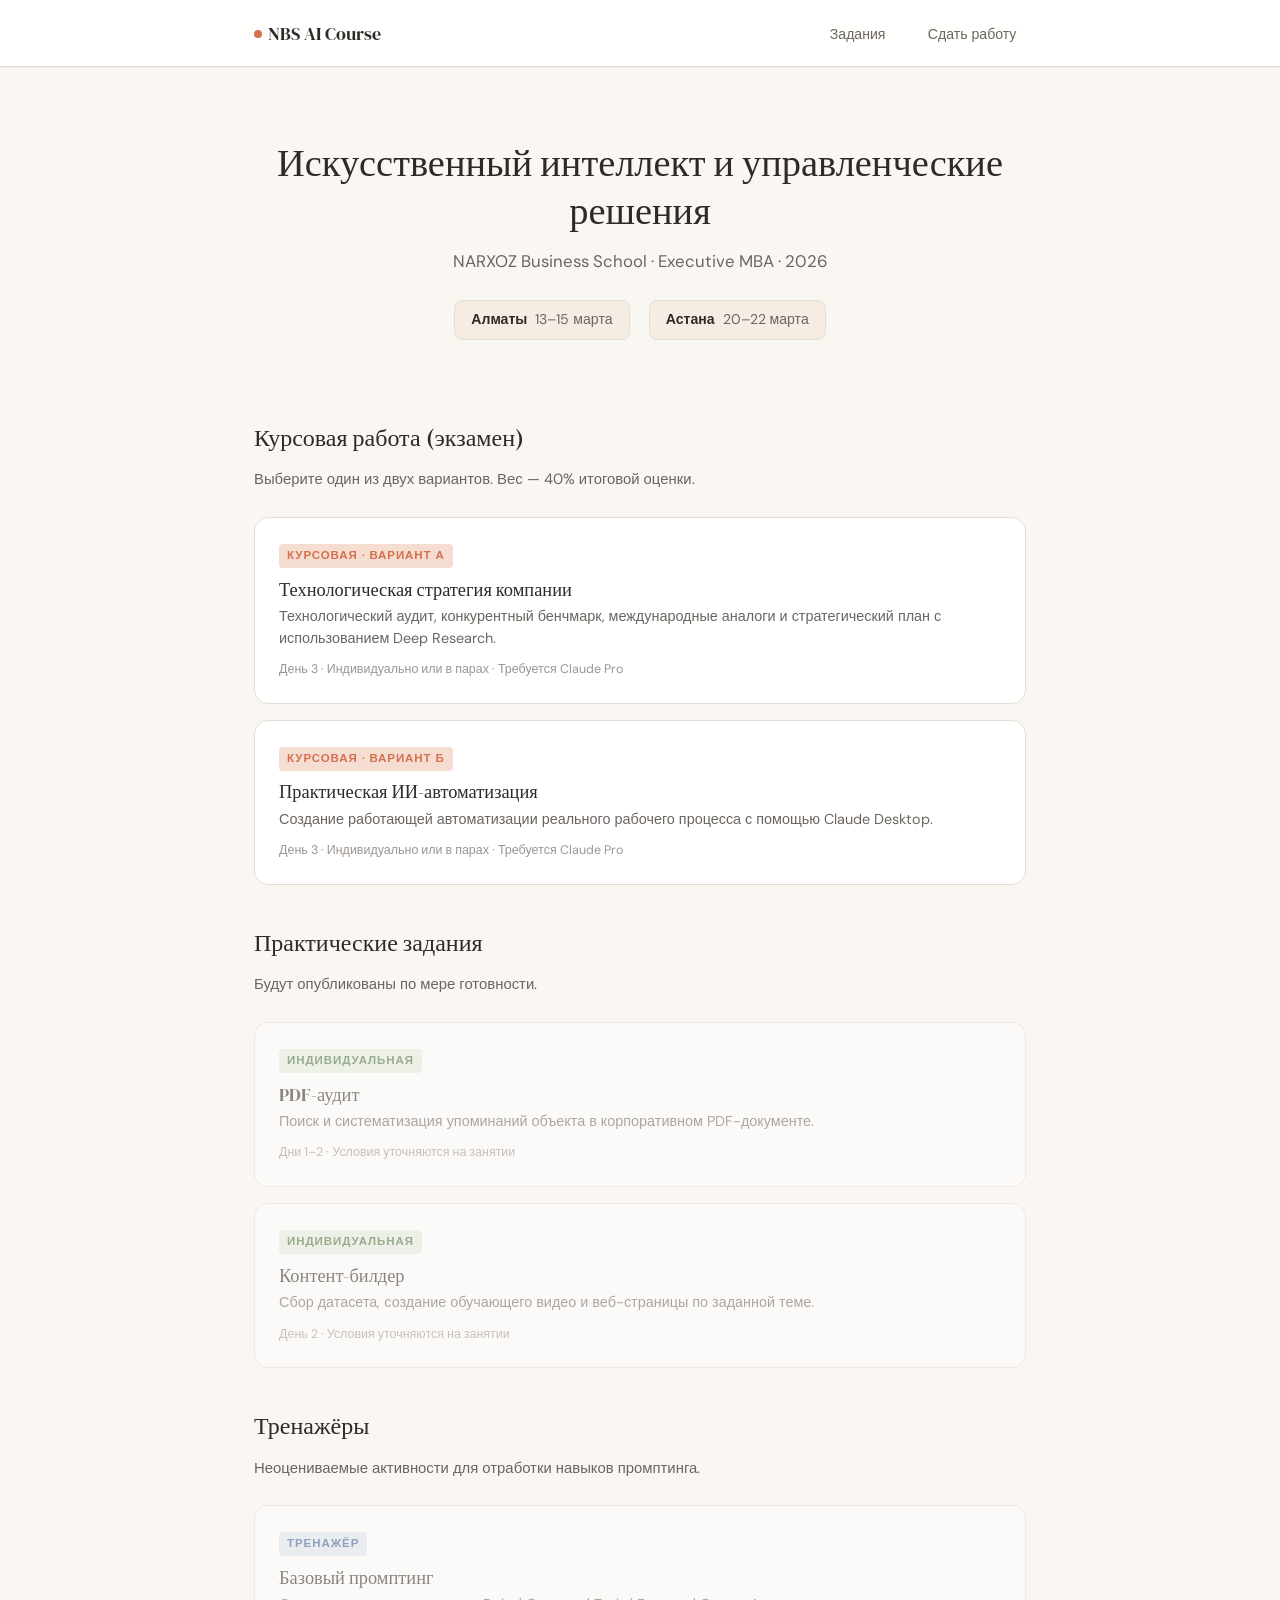
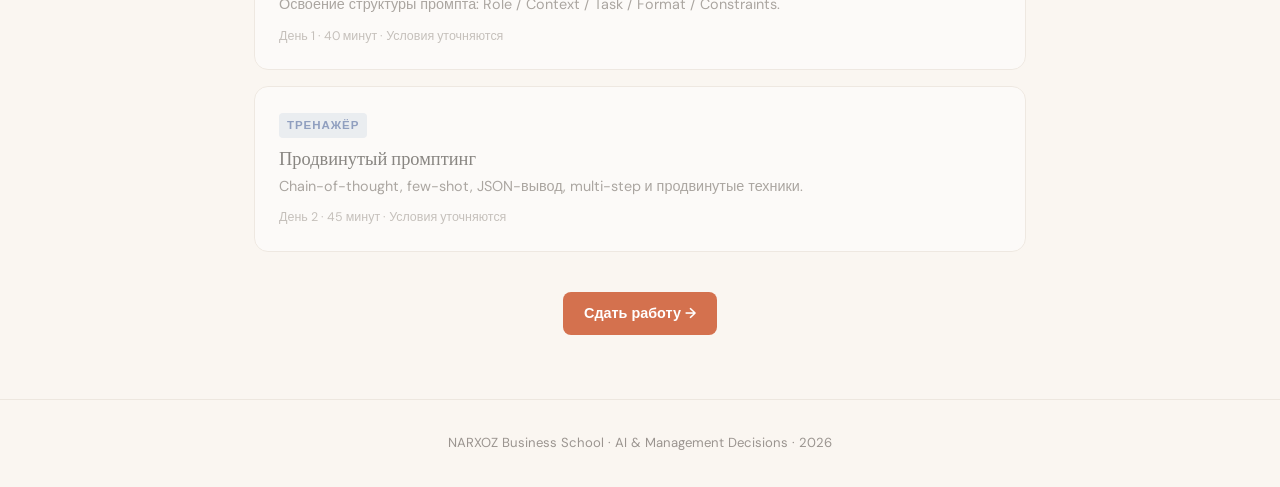
==== index.html @ 18a17aca "Portal v1: index, submit (Fillout embed), techstrategy, aicowork stub, CSS Claude palette" ====
<!DOCTYPE html>
<html lang="ru">
<head>
  <meta charset="UTF-8">
  <meta name="viewport" content="width=device-width, initial-scale=1.0">
  <title>NBS AI Course — Задания</title>
  <link rel="stylesheet" href="css/style.css">
</head>
<body>
<div class="page">

<header class="hdr">
  <div class="w">
    <a href="index.html" class="logo"><span class="dot"></span>NBS AI Course</a>
    <nav>
      <a href="index.html">Задания</a>
      <a href="submit.html">Сдать работу</a>
    </nav>
  </div>
</header>

<main>
  <div class="w">

    <div class="hero">
      <h1>Искусственный интеллект и управленческие решения</h1>
      <p class="sub">NARXOZ Business School · Executive MBA · 2026</p>
      <div class="dates">
        <span class="dbadge"><span class="city">Алматы</span> 13–15 марта</span>
        <span class="dbadge"><span class="city">Астана</span> 20–22 марта</span>
      </div>
    </div>

    <h2>Курсовая работа (экзамен)</h2>
    <p style="color:var(--text-2);font-size:.93rem;">Выберите один из двух вариантов. Вес — 40% итоговой оценки.</p>

    <div class="cards">
      <a class="card" href="assignments/techstrategy.html">
        <span class="badge b-cw">Курсовая · Вариант А</span>
        <h3>Технологическая стратегия компании</h3>
        <p>Технологический аудит, конкурентный бенчмарк, международные аналоги и стратегический план с использованием Deep Research.</p>
        <div class="meta">День 3 · Индивидуально или в парах · Требуется Claude Pro</div>
      </a>

      <a class="card" href="assignments/aicowork.html">
        <span class="badge b-cw">Курсовая · Вариант Б</span>
        <h3>Практическая ИИ-автоматизация</h3>
        <p>Создание работающей автоматизации реального рабочего процесса с помощью Claude Desktop.</p>
        <div class="meta">День 3 · Индивидуально или в парах · Требуется Claude Pro</div>
      </a>
    </div>

    <h2>Практические задания</h2>
    <p style="color:var(--text-2);font-size:.93rem;">Будут опубликованы по мере готовности.</p>

    <div class="cards">
      <div class="card" style="opacity:.55;pointer-events:none;cursor:default">
        <span class="badge b-iw">Индивидуальная</span>
        <h3>PDF-аудит</h3>
        <p>Поиск и систематизация упоминаний объекта в корпоративном PDF-документе.</p>
        <div class="meta">Дни 1–2 · Условия уточняются на занятии</div>
      </div>

      <div class="card" style="opacity:.55;pointer-events:none;cursor:default">
        <span class="badge b-iw">Индивидуальная</span>
        <h3>Контент-билдер</h3>
        <p>Сбор датасета, создание обучающего видео и веб-страницы по заданной теме.</p>
        <div class="meta">День 2 · Условия уточняются на занятии</div>
      </div>
    </div>

    <h2>Тренажёры</h2>
    <p style="color:var(--text-2);font-size:.93rem;">Неоцениваемые активности для отработки навыков промптинга.</p>

    <div class="cards">
      <div class="card" style="opacity:.55;pointer-events:none;cursor:default">
        <span class="badge b-train">Тренажёр</span>
        <h3>Базовый промптинг</h3>
        <p>Освоение структуры промпта: Role / Context / Task / Format / Constraints.</p>
        <div class="meta">День 1 · 40 минут · Условия уточняются</div>
      </div>

      <div class="card" style="opacity:.55;pointer-events:none;cursor:default">
        <span class="badge b-train">Тренажёр</span>
        <h3>Продвинутый промптинг</h3>
        <p>Chain-of-thought, few-shot, JSON-вывод, multi-step и продвинутые техники.</p>
        <div class="meta">День 2 · 45 минут · Условия уточняются</div>
      </div>
    </div>

    <div style="text-align:center;margin-top:2.5rem">
      <a href="submit.html" class="btn btn-primary">Сдать работу →</a>
    </div>

  </div>
</main>

<footer class="ftr">
  <div class="w">NARXOZ Business School · AI & Management Decisions · 2026</div>
</footer>

</div>
</body>
</html>
---- css/style.css ----
/* NBS AI Course Portal — Claude Palette */
/* Warm beige, terracotta-orange, warm gray */

@import url('https://fonts.googleapis.com/css2?family=DM+Sans:wght@400;500;600;700&family=DM+Serif+Display&family=JetBrains+Mono:wght@400;500&display=swap');

:root {
  --bg: #FAF6F1;
  --bg-card: #FFFFFF;
  --bg-accent: #F5EDE4;
  --bg-code: #F0E9DF;
  --text: #2D2B28;
  --text-2: #6B6560;
  --text-3: #9B9590;
  --accent: #D4714E;
  --accent-h: #C0613E;
  --accent-l: #F5DDD2;
  --border: #E5DDD4;
  --border-l: #EDE7DF;
  --font-d: 'DM Serif Display', Georgia, serif;
  --font-b: 'DM Sans', -apple-system, sans-serif;
  --font-m: 'JetBrains Mono', monospace;
  --r: 8px; --rl: 14px;
  --sh: 0 1px 3px rgba(45,43,40,.06);
  --shm: 0 4px 16px rgba(45,43,40,.08);
  --mw: 820px;
}

/* === Reset === */
*,*::before,*::after{box-sizing:border-box;margin:0;padding:0}
html{font-size:16px;scroll-behavior:smooth}
body{font-family:var(--font-b);color:var(--text);background:var(--bg);line-height:1.7;-webkit-font-smoothing:antialiased}

/* === Type === */
h1,h2,h3{font-family:var(--font-d);font-weight:400;line-height:1.25;color:var(--text)}
h1{font-size:2.2rem;margin-bottom:.5em}
h2{font-size:1.5rem;margin:1.8em 0 .6em}
h3{font-size:1.15rem;margin:1.4em 0 .4em}
p{margin-bottom:1em}
a{color:var(--accent);text-decoration:none;transition:color .2s}
a:hover{color:var(--accent-h);text-decoration:underline}
strong{font-weight:600}
ul,ol{margin:0 0 1em 1.3em}
li{margin-bottom:.35em}

/* === Layout === */
.page{min-height:100vh;display:flex;flex-direction:column}
.w{max-width:var(--mw);margin:0 auto;padding:0 1.5rem}
main{flex:1;padding:2.5rem 0 4rem}

/* === Header === */
.hdr{background:rgba(255,255,255,.92);border-bottom:1px solid var(--border);padding:1.1rem 0;position:sticky;top:0;z-index:100;backdrop-filter:blur(12px);box-shadow:var(--sh)}
.hdr .w{display:flex;align-items:center;justify-content:space-between;gap:1rem}
.logo{font-family:var(--font-d);font-size:1.15rem;color:var(--text);text-decoration:none;white-space:nowrap}
.logo:hover{color:var(--accent);text-decoration:none}
.logo .dot{display:inline-block;width:8px;height:8px;background:var(--accent);border-radius:50%;margin-right:6px;vertical-align:middle;position:relative;top:-1px}
nav a{font-size:.88rem;color:var(--text-2);margin-left:1.2rem;padding:.3rem .6rem;border-radius:6px;transition:all .2s;text-decoration:none}
nav a:hover{color:var(--accent);background:var(--accent-l)}

/* === Footer === */
.ftr{text-align:center;padding:2rem 0;font-size:.82rem;color:var(--text-3);border-top:1px solid var(--border-l)}

/* === Hero === */
.hero{text-align:center;padding:2rem 0 2.5rem}
.hero h1{font-size:2.4rem;margin-bottom:.3em}
.hero .sub{font-size:1.05rem;color:var(--text-2);max-width:540px;margin:0 auto}
.dates{display:flex;justify-content:center;gap:1.2rem;margin-top:1.5rem;flex-wrap:wrap}
.dbadge{display:inline-flex;align-items:center;gap:.5rem;background:var(--bg-accent);border:1px solid var(--border);border-radius:var(--r);padding:.45rem 1rem;font-size:.88rem;color:var(--text-2)}
.dbadge .city{font-weight:600;color:var(--text)}

/* === Cards === */
.cards{display:grid;gap:1rem;margin:1.5rem 0}
.card{background:var(--bg-card);border:1px solid var(--border);border-radius:var(--rl);padding:1.4rem 1.5rem;transition:box-shadow .25s,border-color .25s,transform .25s;text-decoration:none;color:inherit;display:block}
.card:hover{box-shadow:var(--shm);border-color:var(--accent-l);transform:translateY(-2px);text-decoration:none;color:inherit}
.badge{display:inline-block;font-size:.72rem;font-weight:600;text-transform:uppercase;letter-spacing:.08em;padding:.2em .7em;border-radius:4px;margin-bottom:.6rem}
.b-cw{background:var(--accent-l);color:var(--accent)}
.b-iw{background:#E2ECDF;color:#4A7040}
.b-train{background:#DDE6F0;color:#3B5998}
.b-soon{background:#F0ECE7;color:var(--text-3)}
.card h3{font-family:var(--font-d);font-size:1.15rem;margin:0 0 .35rem}
.card p{font-size:.9rem;color:var(--text-2);margin:0;line-height:1.5}
.card .meta{font-size:.78rem;color:var(--text-3);margin-top:.6rem}

/* === Assignment page === */
.asg-hdr{margin-bottom:2rem;padding-bottom:1.5rem;border-bottom:1px solid var(--border)}
.asg-hdr h1{font-size:2rem;margin-bottom:.3em}
.tags{display:flex;gap:.6rem;flex-wrap:wrap;margin-top:.7rem}
.tag{font-size:.8rem;padding:.2em .7em;border-radius:4px;background:var(--bg-accent);color:var(--text-2)}
.section{margin-bottom:2rem}
.section h2{padding-bottom:.3em;border-bottom:2px solid var(--accent-l)}

/* === Tables === */
table{width:100%;border-collapse:collapse;margin:1rem 0;font-size:.9rem}
thead{background:var(--bg-accent)}
th{text-align:left;font-weight:600;padding:.65rem .9rem;border-bottom:2px solid var(--border);font-size:.82rem;text-transform:uppercase;letter-spacing:.04em;color:var(--text-2)}
td{padding:.65rem .9rem;border-bottom:1px solid var(--border-l);vertical-align:top}
tr:last-child td{border-bottom:none}

/* === Info boxes === */
.info{background:var(--bg-accent);border-left:4px solid var(--accent);border-radius:0 var(--r) var(--r) 0;padding:1rem 1.2rem;margin:1.2rem 0;font-size:.92rem}
.info.warn{background:#FFF8F0;border-left-color:#E6922E}
.info.tip{background:#F0F5EE;border-left-color:#5A8A4A}

/* === Code === */
code{font-family:var(--font-m);font-size:.87em;background:var(--bg-code);padding:.15em .4em;border-radius:4px}
pre{background:var(--bg-code);border:1px solid var(--border);border-radius:var(--r);padding:1rem 1.2rem;overflow-x:auto;font-size:.85rem;line-height:1.6;margin:1rem 0}
pre code{background:none;padding:0}

/* === Buttons === */
.btn{display:inline-flex;align-items:center;gap:.4rem;font-family:var(--font-b);font-size:.9rem;font-weight:600;padding:.6rem 1.3rem;border-radius:var(--r);border:none;cursor:pointer;transition:all .2s;text-decoration:none}
.btn-primary{background:var(--accent);color:#fff}
.btn-primary:hover{background:var(--accent-h);color:#fff;text-decoration:none;transform:translateY(-1px);box-shadow:var(--shm)}
.btn-outline{background:transparent;color:var(--accent);border:1.5px solid var(--accent)}
.btn-outline:hover{background:var(--accent-l);text-decoration:none}

/* === Submit page === */
.submit-frame{width:100%;min-height:700px;border:1px solid var(--border);border-radius:var(--rl);margin:1.5rem 0}
.placeholder-box{background:var(--bg-accent);border:2px dashed var(--border);border-radius:var(--rl);padding:3rem 2rem;text-align:center;margin:1.5rem 0}
.placeholder-box p{color:var(--text-2);font-size:1rem;margin:0}

/* === Back link === */
.back{display:inline-flex;align-items:center;gap:.3rem;font-size:.88rem;color:var(--text-2);margin-bottom:1.5rem;text-decoration:none}
.back:hover{color:var(--accent)}
.back::before{content:'←';font-size:1.1em}

/* === Responsive === */
@media(max-width:640px){
  h1{font-size:1.7rem}
  .hero h1{font-size:1.85rem}
  h2{font-size:1.25rem}
  .hdr .w{flex-wrap:wrap}
  nav a{margin-left:.6rem;font-size:.82rem}
  table{font-size:.82rem}
  th,td{padding:.5rem .6rem}
  .card{padding:1.1rem 1.2rem}
  .dates{flex-direction:column;align-items:center}
}
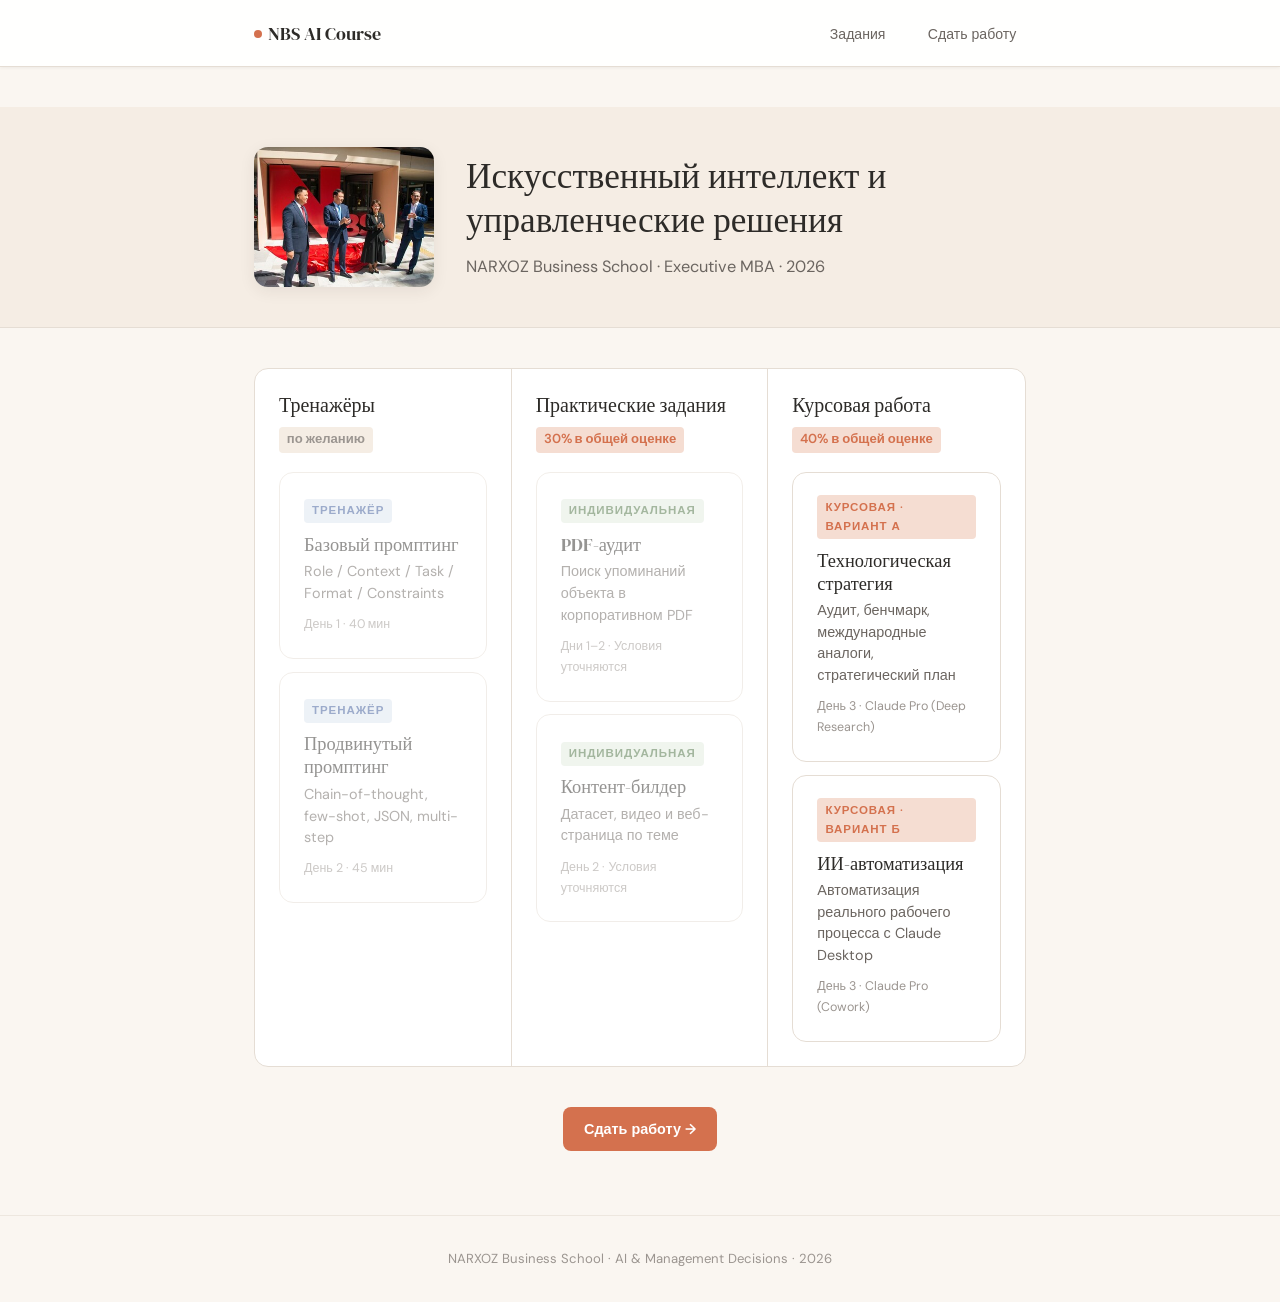
==== commit d1aa5fe8: "Index: 3-column mockup layout, NBS campus photo, dim cards for TBD assignments" ====
--- a/index.html
+++ b/index.html
@@ -20,79 +20,96 @@
 </header>
 
 <main>
-  <div class="w">
 
-    <div class="hero">
-      <h1>Искусственный интеллект и управленческие решения</h1>
-      <p class="sub">NARXOZ Business School · Executive MBA · 2026</p>
-      <div class="dates">
-        <span class="dbadge"><span class="city">Алматы</span> 13–15 марта</span>
-        <span class="dbadge"><span class="city">Астана</span> 20–22 марта</span>
+  <!-- ====== HERO ====== -->
+  <section class="hero-bar">
+    <div class="w hero-inner">
+      <img src="img/nbs-campus.jpg" alt="Narxoz Business School" class="hero-photo">
+      <div class="hero-text">
+        <h1>Искусственный интеллект и управленческие решения</h1>
+        <p class="sub">NARXOZ Business School · Executive MBA · 2026</p>
       </div>
     </div>
+  </section>
 
-    <h2>Курсовая работа (экзамен)</h2>
-    <p style="color:var(--text-2);font-size:.93rem;">Выберите один из двух вариантов. Вес — 40% итоговой оценки.</p>
+  <!-- ====== 3 COLUMNS ====== -->
+  <section class="w">
+    <div class="col-grid">
 
-    <div class="cards">
-      <a class="card" href="assignments/techstrategy.html">
-        <span class="badge b-cw">Курсовая · Вариант А</span>
-        <h3>Технологическая стратегия компании</h3>
-        <p>Технологический аудит, конкурентный бенчмарк, международные аналоги и стратегический план с использованием Deep Research.</p>
-        <div class="meta">День 3 · Индивидуально или в парах · Требуется Claude Pro</div>
-      </a>
+      <!-- Column 1: Тренажёры -->
+      <div class="col">
+        <div class="col-head">
+          <h2>Тренажёры</h2>
+          <span class="col-weight muted">по желанию</span>
+        </div>
 
-      <a class="card" href="assignments/aicowork.html">
-        <span class="badge b-cw">Курсовая · Вариант Б</span>
-        <h3>Практическая ИИ-автоматизация</h3>
-        <p>Создание работающей автоматизации реального рабочего процесса с помощью Claude Desktop.</p>
-        <div class="meta">День 3 · Индивидуально или в парах · Требуется Claude Pro</div>
-      </a>
-    </div>
-
-    <h2>Практические задания</h2>
-    <p style="color:var(--text-2);font-size:.93rem;">Будут опубликованы по мере готовности.</p>
-
-    <div class="cards">
-      <div class="card" style="opacity:.55;pointer-events:none;cursor:default">
-        <span class="badge b-iw">Индивидуальная</span>
-        <h3>PDF-аудит</h3>
-        <p>Поиск и систематизация упоминаний объекта в корпоративном PDF-документе.</p>
-        <div class="meta">Дни 1–2 · Условия уточняются на занятии</div>
+        <div class="card-stack">
+          <div class="card dim">
+            <span class="badge b-train">Тренажёр</span>
+            <h3>Базовый промптинг</h3>
+            <p>Role / Context / Task / Format / Constraints</p>
+            <div class="meta">День 1 · 40 мин</div>
+          </div>
+          <div class="card dim">
+            <span class="badge b-train">Тренажёр</span>
+            <h3>Продвинутый промптинг</h3>
+            <p>Chain-of-thought, few-shot, JSON, multi-step</p>
+            <div class="meta">День 2 · 45 мин</div>
+          </div>
+        </div>
       </div>
 
-      <div class="card" style="opacity:.55;pointer-events:none;cursor:default">
-        <span class="badge b-iw">Индивидуальная</span>
-        <h3>Контент-билдер</h3>
-        <p>Сбор датасета, создание обучающего видео и веб-страницы по заданной теме.</p>
-        <div class="meta">День 2 · Условия уточняются на занятии</div>
-      </div>
-    </div>
-
-    <h2>Тренажёры</h2>
-    <p style="color:var(--text-2);font-size:.93rem;">Неоцениваемые активности для отработки навыков промптинга.</p>
-
-    <div class="cards">
-      <div class="card" style="opacity:.55;pointer-events:none;cursor:default">
-        <span class="badge b-train">Тренажёр</span>
-        <h3>Базовый промптинг</h3>
-        <p>Освоение структуры промпта: Role / Context / Task / Format / Constraints.</p>
-        <div class="meta">День 1 · 40 минут · Условия уточняются</div>
+      <!-- Column 2: Практические задания -->
+      <div class="col">
+        <div class="col-head">
+          <h2>Практические задания</h2>
+          <span class="col-weight accent">30% в общей оценке</span>
+        </div>
+        <div class="card-stack">
+          <div class="card dim">
+            <span class="badge b-iw">Индивидуальная</span>
+            <h3>PDF-аудит</h3>
+            <p>Поиск упоминаний объекта в корпоративном PDF</p>
+            <div class="meta">Дни 1–2 · Условия уточняются</div>
+          </div>
+          <div class="card dim">
+            <span class="badge b-iw">Индивидуальная</span>
+            <h3>Контент-билдер</h3>
+            <p>Датасет, видео и веб-страница по теме</p>
+            <div class="meta">День 2 · Условия уточняются</div>
+          </div>
+        </div>
       </div>
 
-      <div class="card" style="opacity:.55;pointer-events:none;cursor:default">
-        <span class="badge b-train">Тренажёр</span>
-        <h3>Продвинутый промптинг</h3>
-        <p>Chain-of-thought, few-shot, JSON-вывод, multi-step и продвинутые техники.</p>
-        <div class="meta">День 2 · 45 минут · Условия уточняются</div>
+      <!-- Column 3: Курсовая работа -->
+      <div class="col">
+        <div class="col-head">
+          <h2>Курсовая работа</h2>
+          <span class="col-weight accent">40% в общей оценке</span>
+        </div>
+        <div class="card-stack">
+          <a class="card" href="assignments/techstrategy.html">
+            <span class="badge b-cw">Курсовая · Вариант А</span>
+            <h3>Технологическая стратегия</h3>
+            <p>Аудит, бенчмарк, международные аналоги, стратегический план</p>
+            <div class="meta">День 3 · Claude Pro (Deep Research)</div>
+          </a>
+          <a class="card" href="assignments/aicowork.html">
+            <span class="badge b-cw">Курсовая · Вариант Б</span>
+            <h3>ИИ-автоматизация</h3>
+            <p>Автоматизация реального рабочего процесса с Claude Desktop</p>
+            <div class="meta">День 3 · Claude Pro (Cowork)</div>
+          </a>
+        </div>
       </div>
-    </div>
+
+    </div><!-- /.col-grid -->
 
     <div style="text-align:center;margin-top:2.5rem">
       <a href="submit.html" class="btn btn-primary">Сдать работу →</a>
     </div>
+  </section>
 
-  </div>
 </main>
 
 <footer class="ftr">
--- a/css/style.css
+++ b/css/style.css
@@ -59,13 +59,23 @@
 /* === Footer === */
 .ftr{text-align:center;padding:2rem 0;font-size:.82rem;color:var(--text-3);border-top:1px solid var(--border-l)}
 
-/* === Hero === */
-.hero{text-align:center;padding:2rem 0 2.5rem}
-.hero h1{font-size:2.4rem;margin-bottom:.3em}
-.hero .sub{font-size:1.05rem;color:var(--text-2);max-width:540px;margin:0 auto}
-.dates{display:flex;justify-content:center;gap:1.2rem;margin-top:1.5rem;flex-wrap:wrap}
-.dbadge{display:inline-flex;align-items:center;gap:.5rem;background:var(--bg-accent);border:1px solid var(--border);border-radius:var(--r);padding:.45rem 1rem;font-size:.88rem;color:var(--text-2)}
-.dbadge .city{font-weight:600;color:var(--text)}
+/* === Hero Bar (mockup style) === */
+.hero-bar{background:var(--bg-accent);padding:2.5rem 0;border-bottom:1px solid var(--border)}
+.hero-inner{display:flex;align-items:center;gap:2rem}
+.hero-photo{width:180px;height:140px;object-fit:cover;border-radius:var(--rl);box-shadow:var(--shm);flex-shrink:0}
+.hero-text h1{font-size:2.2rem;margin-bottom:.3em}
+.hero-text .sub{font-size:1.02rem;color:var(--text-2);margin:0}
+
+/* === 3-Column Grid === */
+.col-grid{display:grid;grid-template-columns:1fr 1fr 1fr;gap:0;margin-top:2.5rem;border:1px solid var(--border);border-radius:var(--rl);background:var(--bg-card);overflow:hidden}
+.col{padding:1.5rem;border-right:1px solid var(--border)}
+.col:last-child{border-right:none}
+.col-head{margin-bottom:1.2rem}
+.col-head h2{font-size:1.25rem;margin:0 0 .3em}
+.col-weight{display:inline-block;font-size:.82rem;font-weight:600;padding:.15em .6em;border-radius:4px}
+.col-weight.accent{background:var(--accent-l);color:var(--accent)}
+.col-weight.muted{background:var(--bg-accent);color:var(--text-3)}
+.card-stack{display:flex;flex-direction:column;gap:.8rem}
 
 /* === Cards === */
 .cards{display:grid;gap:1rem;margin:1.5rem 0}
@@ -123,14 +133,18 @@
 .back::before{content:'←';font-size:1.1em}
 
 /* === Responsive === */
-@media(max-width:640px){
-  h1{font-size:1.7rem}
-  .hero h1{font-size:1.85rem}
+@media(max-width:768px){
+  .hero-inner{flex-direction:column;text-align:center}
+  .hero-photo{width:140px;height:110px}
+  .hero-text h1{font-size:1.7rem}
+  .col-grid{grid-template-columns:1fr;border:none;gap:1.5rem;background:transparent}
+  .col{border-right:none;border-bottom:1px solid var(--border);padding:1.2rem 0;background:var(--bg-card);border-radius:var(--rl);padding:1.2rem}
+  .col:last-child{border-bottom:none}
   h2{font-size:1.25rem}
   .hdr .w{flex-wrap:wrap}
   nav a{margin-left:.6rem;font-size:.82rem}
   table{font-size:.82rem}
   th,td{padding:.5rem .6rem}
   .card{padding:1.1rem 1.2rem}
-  .dates{flex-direction:column;align-items:center}
 }
+.dim{opacity:.5;pointer-events:none}
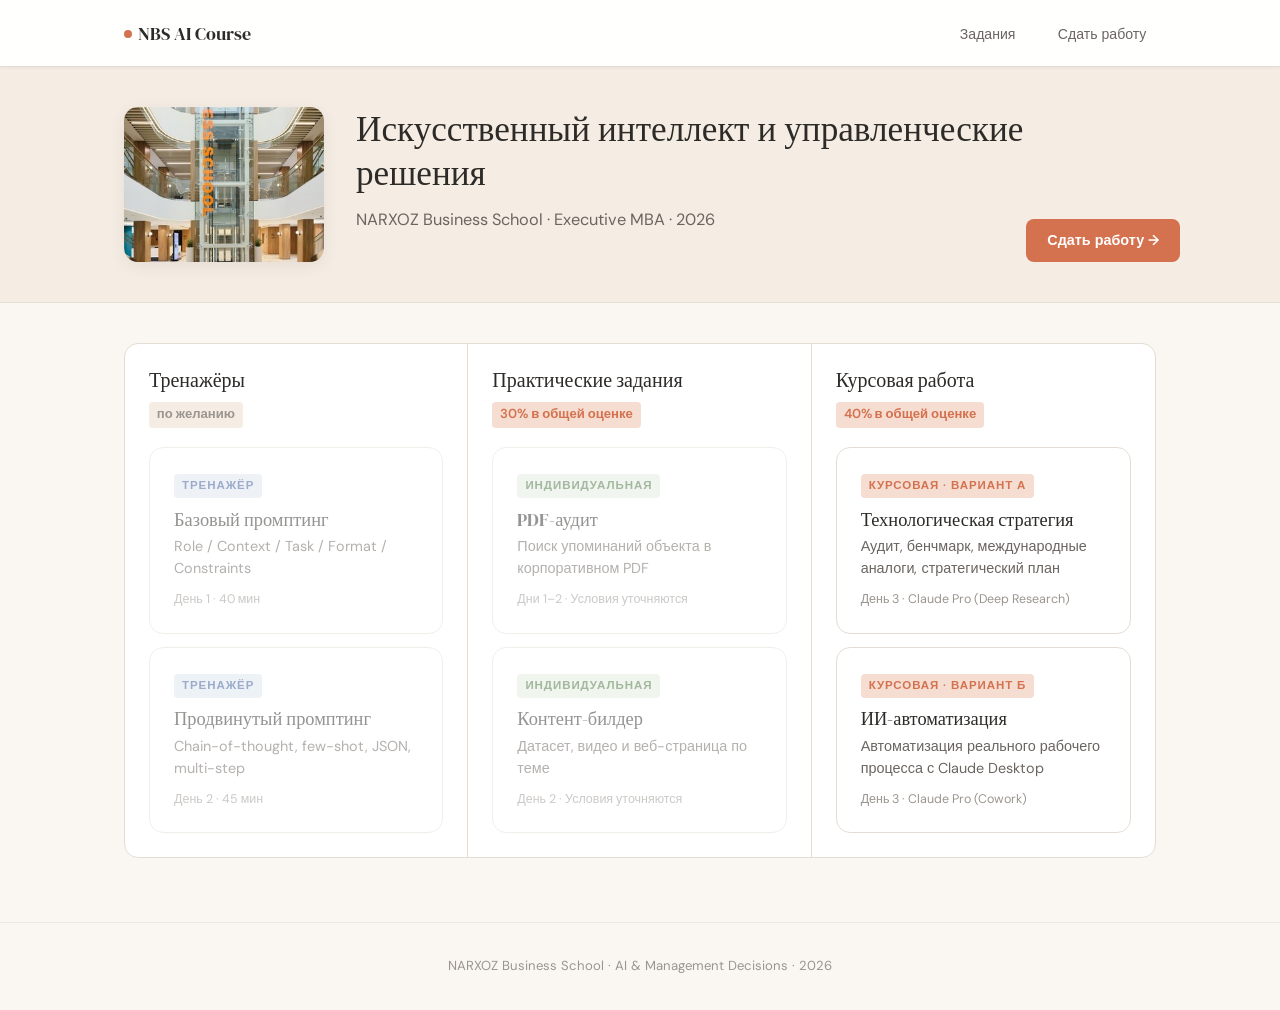
==== commit f9119de0: "Fix: 3-col layout (wider container), hero CTA button, updated NBS photo" ====
--- a/index.html
+++ b/index.html
@@ -28,6 +28,9 @@
       <div class="hero-text">
         <h1>Искусственный интеллект и управленческие решения</h1>
         <p class="sub">NARXOZ Business School · Executive MBA · 2026</p>
+      </div>
+      <div class="hero-cta">
+        <a href="submit.html" class="btn btn-primary">Сдать работу →</a>
       </div>
     </div>
   </section>
@@ -104,10 +107,6 @@
       </div>
 
     </div><!-- /.col-grid -->
-
-    <div style="text-align:center;margin-top:2.5rem">
-      <a href="submit.html" class="btn btn-primary">Сдать работу →</a>
-    </div>
   </section>
 
 </main>
--- a/css/style.css
+++ b/css/style.css
@@ -22,7 +22,7 @@
   --r: 8px; --rl: 14px;
   --sh: 0 1px 3px rgba(45,43,40,.06);
   --shm: 0 4px 16px rgba(45,43,40,.08);
-  --mw: 820px;
+  --mw: 1080px;
 }
 
 /* === Reset === */
@@ -45,7 +45,7 @@
 /* === Layout === */
 .page{min-height:100vh;display:flex;flex-direction:column}
 .w{max-width:var(--mw);margin:0 auto;padding:0 1.5rem}
-main{flex:1;padding:2.5rem 0 4rem}
+main{flex:1;padding:0 0 4rem}
 
 /* === Header === */
 .hdr{background:rgba(255,255,255,.92);border-bottom:1px solid var(--border);padding:1.1rem 0;position:sticky;top:0;z-index:100;backdrop-filter:blur(12px);box-shadow:var(--sh)}
@@ -61,10 +61,12 @@
 
 /* === Hero Bar (mockup style) === */
 .hero-bar{background:var(--bg-accent);padding:2.5rem 0;border-bottom:1px solid var(--border)}
-.hero-inner{display:flex;align-items:center;gap:2rem}
-.hero-photo{width:180px;height:140px;object-fit:cover;border-radius:var(--rl);box-shadow:var(--shm);flex-shrink:0}
+.hero-inner{display:flex;align-items:flex-start;gap:2rem;position:relative}
+.hero-photo{width:200px;height:155px;object-fit:cover;border-radius:var(--rl);box-shadow:var(--shm);flex-shrink:0}
+.hero-text{flex:1}
 .hero-text h1{font-size:2.2rem;margin-bottom:.3em}
 .hero-text .sub{font-size:1.02rem;color:var(--text-2);margin:0}
+.hero-cta{position:absolute;right:0;bottom:0}
 
 /* === 3-Column Grid === */
 .col-grid{display:grid;grid-template-columns:1fr 1fr 1fr;gap:0;margin-top:2.5rem;border:1px solid var(--border);border-radius:var(--rl);background:var(--bg-card);overflow:hidden}
@@ -137,6 +139,7 @@
   .hero-inner{flex-direction:column;text-align:center}
   .hero-photo{width:140px;height:110px}
   .hero-text h1{font-size:1.7rem}
+  .hero-cta{position:static;margin-top:1rem}
   .col-grid{grid-template-columns:1fr;border:none;gap:1.5rem;background:transparent}
   .col{border-right:none;border-bottom:1px solid var(--border);padding:1.2rem 0;background:var(--bg-card);border-radius:var(--rl);padding:1.2rem}
   .col:last-child{border-bottom:none}
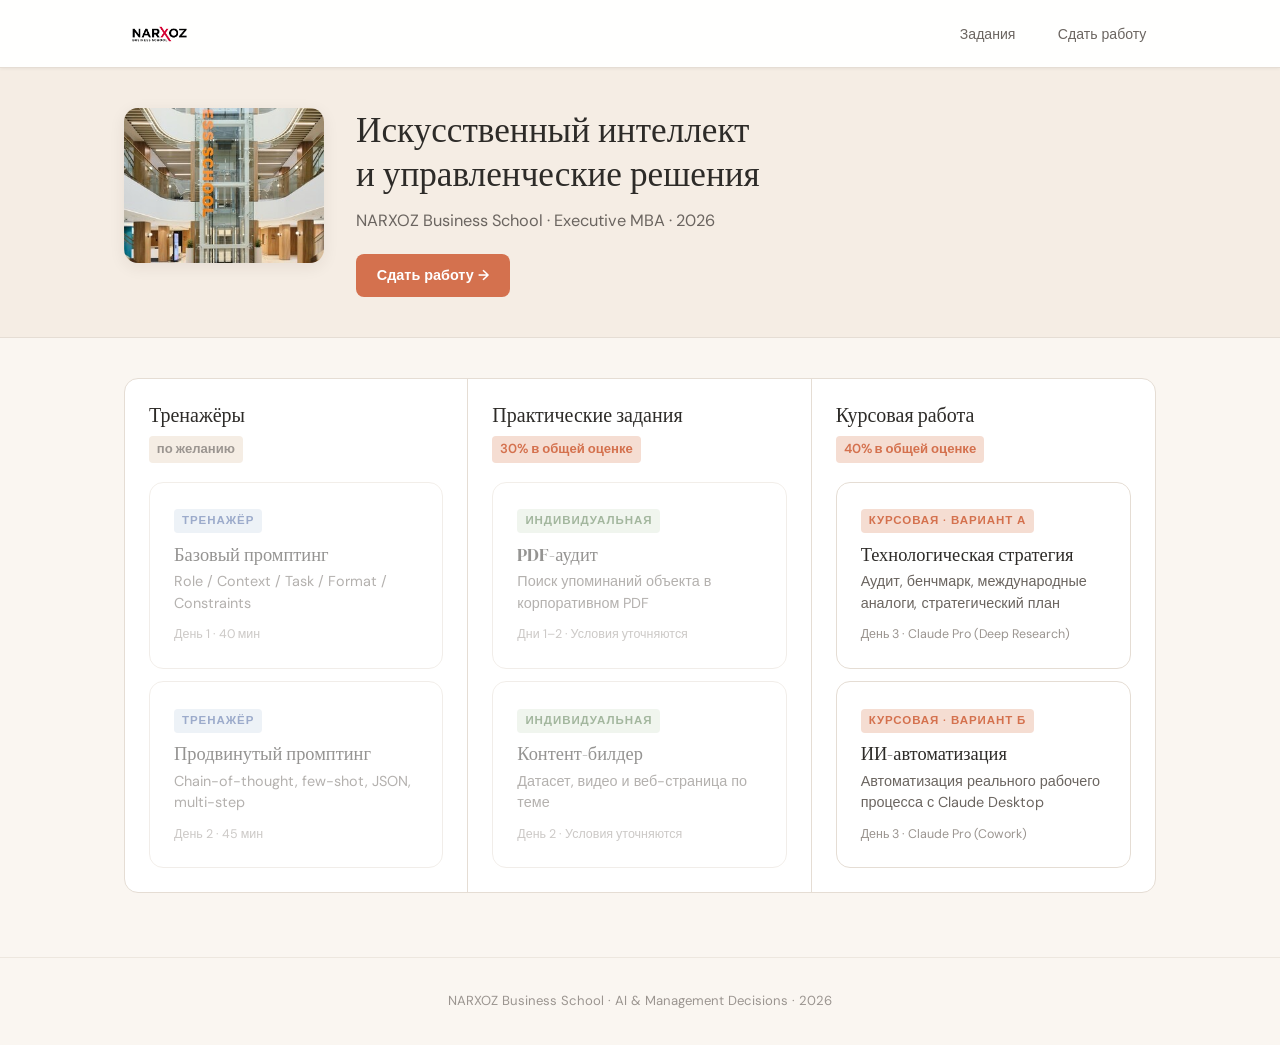
==== commit e63c318a: "AICowork full page + safety PDF, NBS logo, hero title line break, button fix" ====
--- a/index.html
+++ b/index.html
@@ -11,7 +11,7 @@
 
 <header class="hdr">
   <div class="w">
-    <a href="index.html" class="logo"><span class="dot"></span>NBS AI Course</a>
+    <a href="index.html" class="logo"><img src="img/NBS_logo.png" alt="NBS" class="logo-img"></a>
     <nav>
       <a href="index.html">Задания</a>
       <a href="submit.html">Сдать работу</a>
@@ -26,11 +26,11 @@
     <div class="w hero-inner">
       <img src="img/nbs-campus.jpg" alt="Narxoz Business School" class="hero-photo">
       <div class="hero-text">
-        <h1>Искусственный интеллект и управленческие решения</h1>
+        <h1>Искусственный интеллект<br>и управленческие решения</h1>
         <p class="sub">NARXOZ Business School · Executive MBA · 2026</p>
-      </div>
-      <div class="hero-cta">
-        <a href="submit.html" class="btn btn-primary">Сдать работу →</a>
+        <div style="margin-top:1.2rem">
+          <a href="submit.html" class="btn btn-primary">Сдать работу →</a>
+        </div>
       </div>
     </div>
   </section>
--- a/css/style.css
+++ b/css/style.css
@@ -50,9 +50,9 @@
 /* === Header === */
 .hdr{background:rgba(255,255,255,.92);border-bottom:1px solid var(--border);padding:1.1rem 0;position:sticky;top:0;z-index:100;backdrop-filter:blur(12px);box-shadow:var(--sh)}
 .hdr .w{display:flex;align-items:center;justify-content:space-between;gap:1rem}
-.logo{font-family:var(--font-d);font-size:1.15rem;color:var(--text);text-decoration:none;white-space:nowrap}
+.logo{font-family:var(--font-d);font-size:1.15rem;color:var(--text);text-decoration:none;white-space:nowrap;display:flex;align-items:center}
 .logo:hover{color:var(--accent);text-decoration:none}
-.logo .dot{display:inline-block;width:8px;height:8px;background:var(--accent);border-radius:50%;margin-right:6px;vertical-align:middle;position:relative;top:-1px}
+.logo-img{height:32px;width:auto}
 nav a{font-size:.88rem;color:var(--text-2);margin-left:1.2rem;padding:.3rem .6rem;border-radius:6px;transition:all .2s;text-decoration:none}
 nav a:hover{color:var(--accent);background:var(--accent-l)}
 
@@ -61,12 +61,11 @@
 
 /* === Hero Bar (mockup style) === */
 .hero-bar{background:var(--bg-accent);padding:2.5rem 0;border-bottom:1px solid var(--border)}
-.hero-inner{display:flex;align-items:flex-start;gap:2rem;position:relative}
+.hero-inner{display:flex;align-items:flex-start;gap:2rem}
 .hero-photo{width:200px;height:155px;object-fit:cover;border-radius:var(--rl);box-shadow:var(--shm);flex-shrink:0}
 .hero-text{flex:1}
 .hero-text h1{font-size:2.2rem;margin-bottom:.3em}
 .hero-text .sub{font-size:1.02rem;color:var(--text-2);margin:0}
-.hero-cta{position:absolute;right:0;bottom:0}
 
 /* === 3-Column Grid === */
 .col-grid{display:grid;grid-template-columns:1fr 1fr 1fr;gap:0;margin-top:2.5rem;border:1px solid var(--border);border-radius:var(--rl);background:var(--bg-card);overflow:hidden}
@@ -139,7 +138,6 @@
   .hero-inner{flex-direction:column;text-align:center}
   .hero-photo{width:140px;height:110px}
   .hero-text h1{font-size:1.7rem}
-  .hero-cta{position:static;margin-top:1rem}
   .col-grid{grid-template-columns:1fr;border:none;gap:1.5rem;background:transparent}
   .col{border-right:none;border-bottom:1px solid var(--border);padding:1.2rem 0;background:var(--bg-card);border-radius:var(--rl);padding:1.2rem}
   .col:last-child{border-bottom:none}
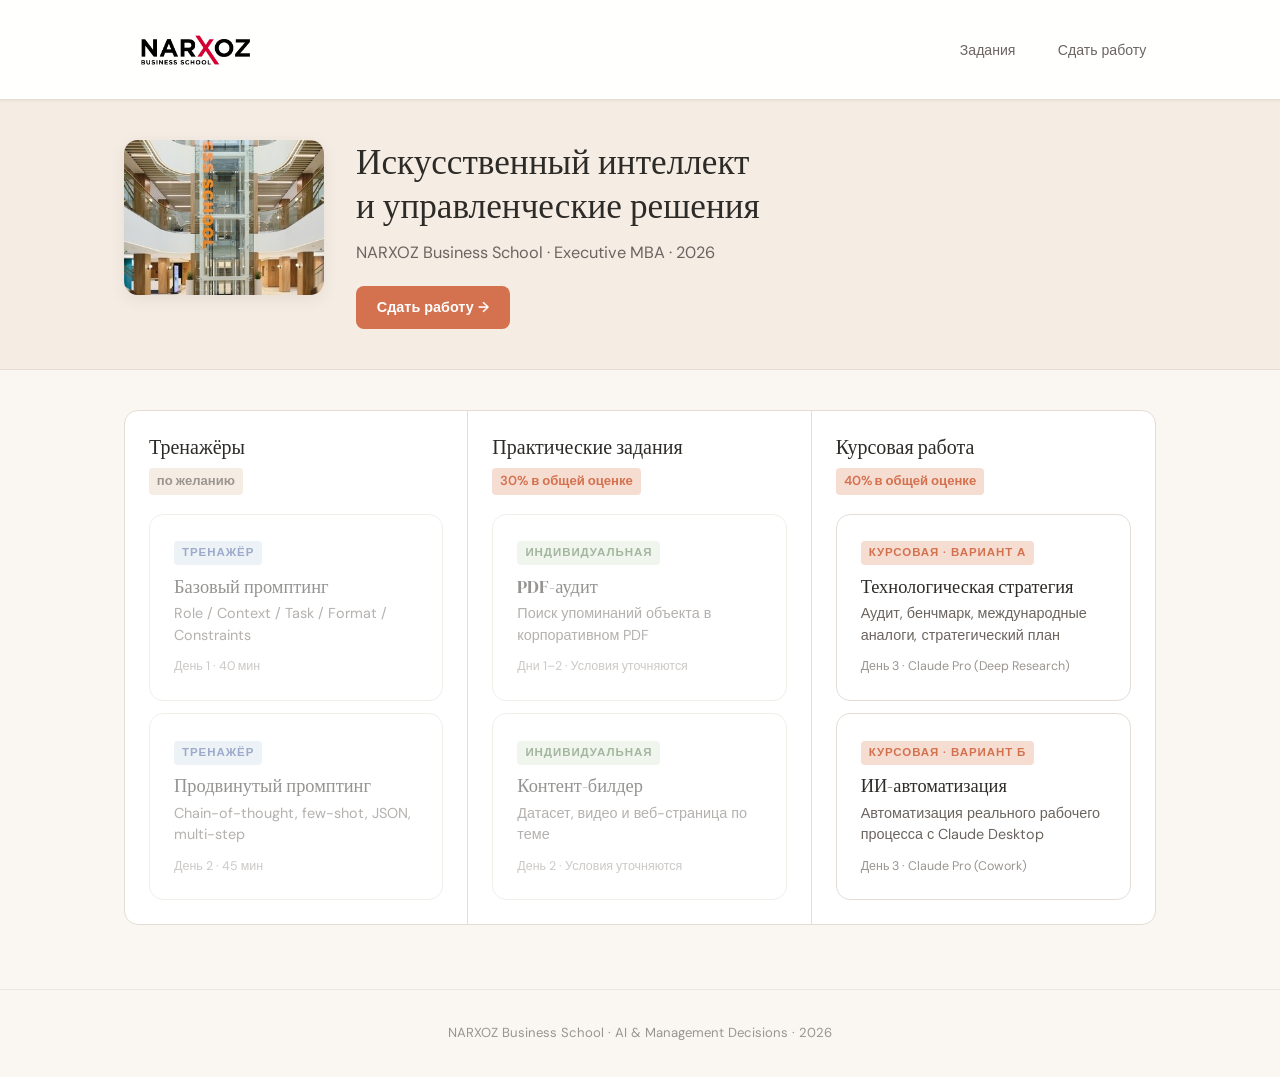
==== commit 934e5655: "Logo 2x, fonts via link tag (fix Chrome), preconnect hints" ====
--- a/index.html
+++ b/index.html
@@ -4,6 +4,9 @@
   <meta charset="UTF-8">
   <meta name="viewport" content="width=device-width, initial-scale=1.0">
   <title>NBS AI Course — Задания</title>
+  <link rel="preconnect" href="https://fonts.googleapis.com">
+  <link rel="preconnect" href="https://fonts.gstatic.com" crossorigin>
+  <link href="https://fonts.googleapis.com/css2?family=DM+Sans:wght@400;500;600;700&family=DM+Serif+Display&family=JetBrains+Mono:wght@400;500&display=swap" rel="stylesheet">
   <link rel="stylesheet" href="css/style.css">
 </head>
 <body>
--- a/css/style.css
+++ b/css/style.css
@@ -1,7 +1,6 @@
 /* NBS AI Course Portal — Claude Palette */
 /* Warm beige, terracotta-orange, warm gray */
-
-@import url('https://fonts.googleapis.com/css2?family=DM+Sans:wght@400;500;600;700&family=DM+Serif+Display&family=JetBrains+Mono:wght@400;500&display=swap');
+/* Fonts loaded via <link> in HTML */
 
 :root {
   --bg: #FAF6F1;
@@ -52,7 +51,7 @@
 .hdr .w{display:flex;align-items:center;justify-content:space-between;gap:1rem}
 .logo{font-family:var(--font-d);font-size:1.15rem;color:var(--text);text-decoration:none;white-space:nowrap;display:flex;align-items:center}
 .logo:hover{color:var(--accent);text-decoration:none}
-.logo-img{height:32px;width:auto}
+.logo-img{height:64px;width:auto}
 nav a{font-size:.88rem;color:var(--text-2);margin-left:1.2rem;padding:.3rem .6rem;border-radius:6px;transition:all .2s;text-decoration:none}
 nav a:hover{color:var(--accent);background:var(--accent-l)}
 
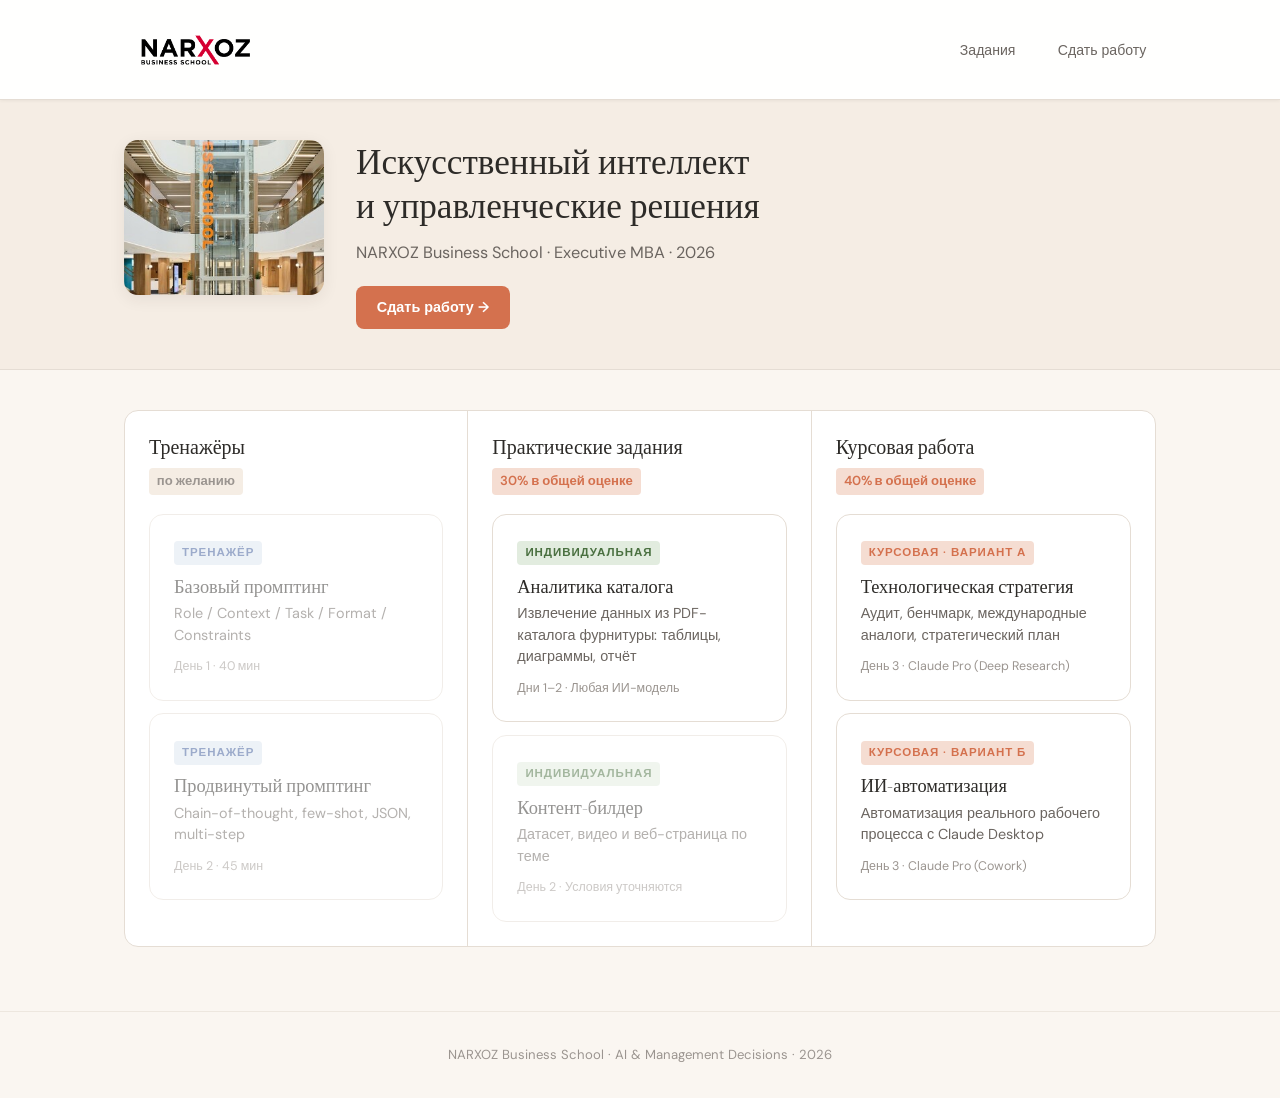
==== commit bf69c870: "feat: add CatalogAudit IW assignment page, update index card (was PDFAudit)" ====
--- a/index.html
+++ b/index.html
@@ -72,12 +72,12 @@
           <span class="col-weight accent">30% в общей оценке</span>
         </div>
         <div class="card-stack">
-          <div class="card dim">
+          <a class="card" href="assignments/catalog-audit.html">
             <span class="badge b-iw">Индивидуальная</span>
-            <h3>PDF-аудит</h3>
-            <p>Поиск упоминаний объекта в корпоративном PDF</p>
-            <div class="meta">Дни 1–2 · Условия уточняются</div>
-          </div>
+            <h3>Аналитика каталога</h3>
+            <p>Извлечение данных из PDF-каталога фурнитуры: таблицы, диаграммы, отчёт</p>
+            <div class="meta">Дни 1–2 · Любая ИИ-модель</div>
+          </a>
           <div class="card dim">
             <span class="badge b-iw">Индивидуальная</span>
             <h3>Контент-билдер</h3>
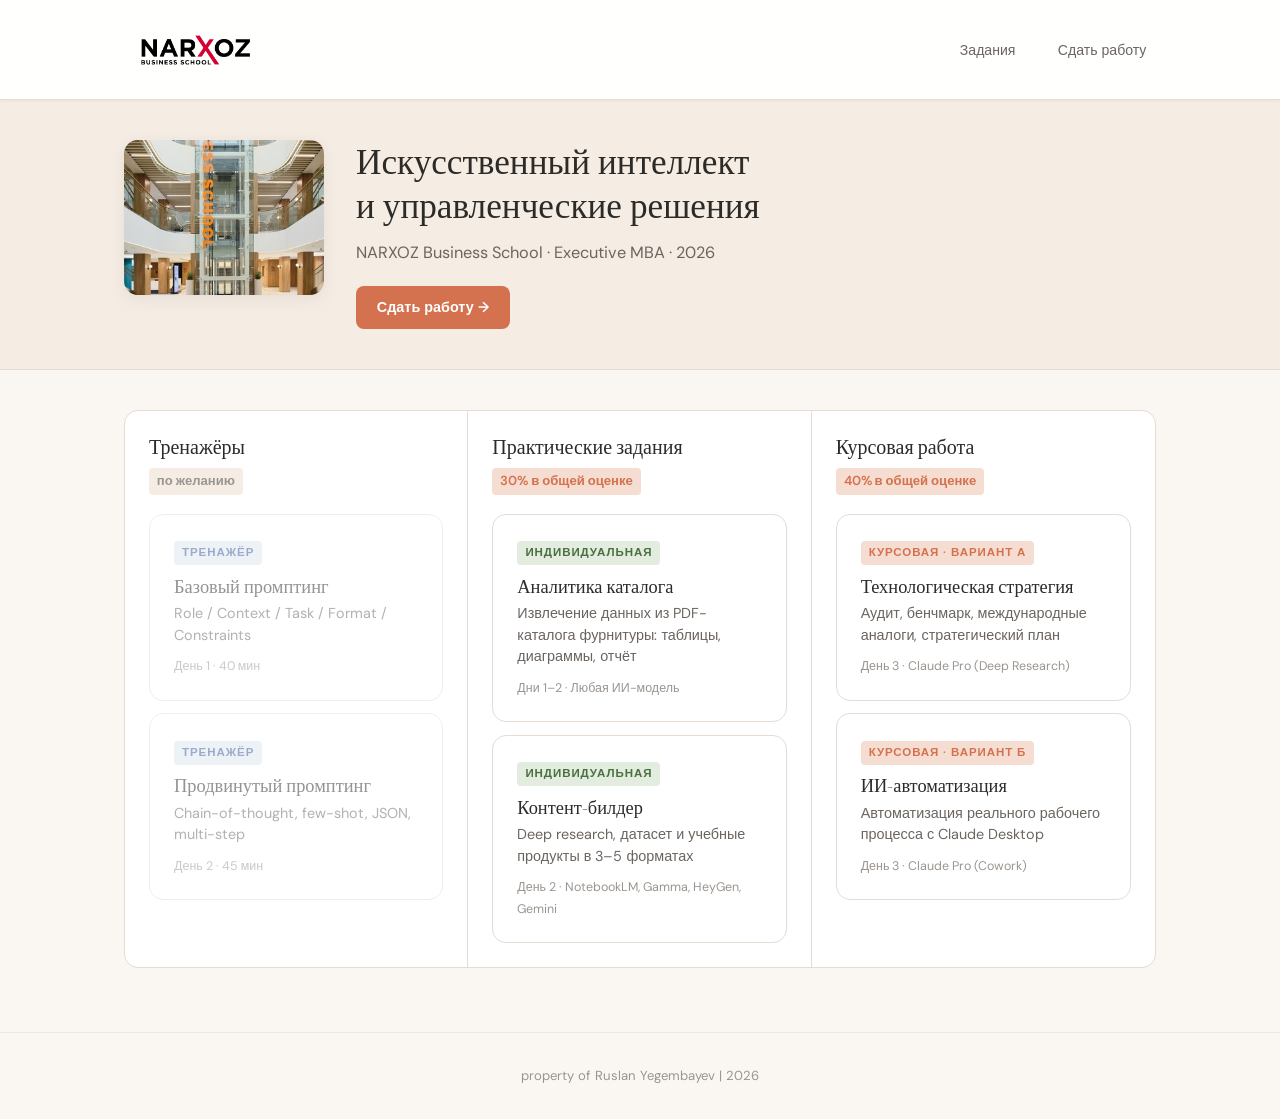
==== commit ddef1128: "Add ContentBuilder IW page, update footer to property of Ruslan Yegembayev" ====
--- a/index.html
+++ b/index.html
@@ -72,18 +72,18 @@
           <span class="col-weight accent">30% в общей оценке</span>
         </div>
         <div class="card-stack">
-          <a class="card" href="assignments/catalog-audit.html">
+          <a class="card" href="assignments/catalogaudit.html">
             <span class="badge b-iw">Индивидуальная</span>
             <h3>Аналитика каталога</h3>
             <p>Извлечение данных из PDF-каталога фурнитуры: таблицы, диаграммы, отчёт</p>
             <div class="meta">Дни 1–2 · Любая ИИ-модель</div>
           </a>
-          <div class="card dim">
+          <a class="card" href="assignments/contentbuilder.html">
             <span class="badge b-iw">Индивидуальная</span>
             <h3>Контент-билдер</h3>
-            <p>Датасет, видео и веб-страница по теме</p>
-            <div class="meta">День 2 · Условия уточняются</div>
-          </div>
+            <p>Deep research, датасет и учебные продукты в 3–5 форматах</p>
+            <div class="meta">День 2 · NotebookLM, Gamma, HeyGen, Gemini</div>
+          </a>
         </div>
       </div>
 
@@ -115,7 +115,7 @@
 </main>
 
 <footer class="ftr">
-  <div class="w">NARXOZ Business School · AI & Management Decisions · 2026</div>
+  <div class="w">property of Ruslan Yegembayev | 2026</div>
 </footer>
 
 </div>
